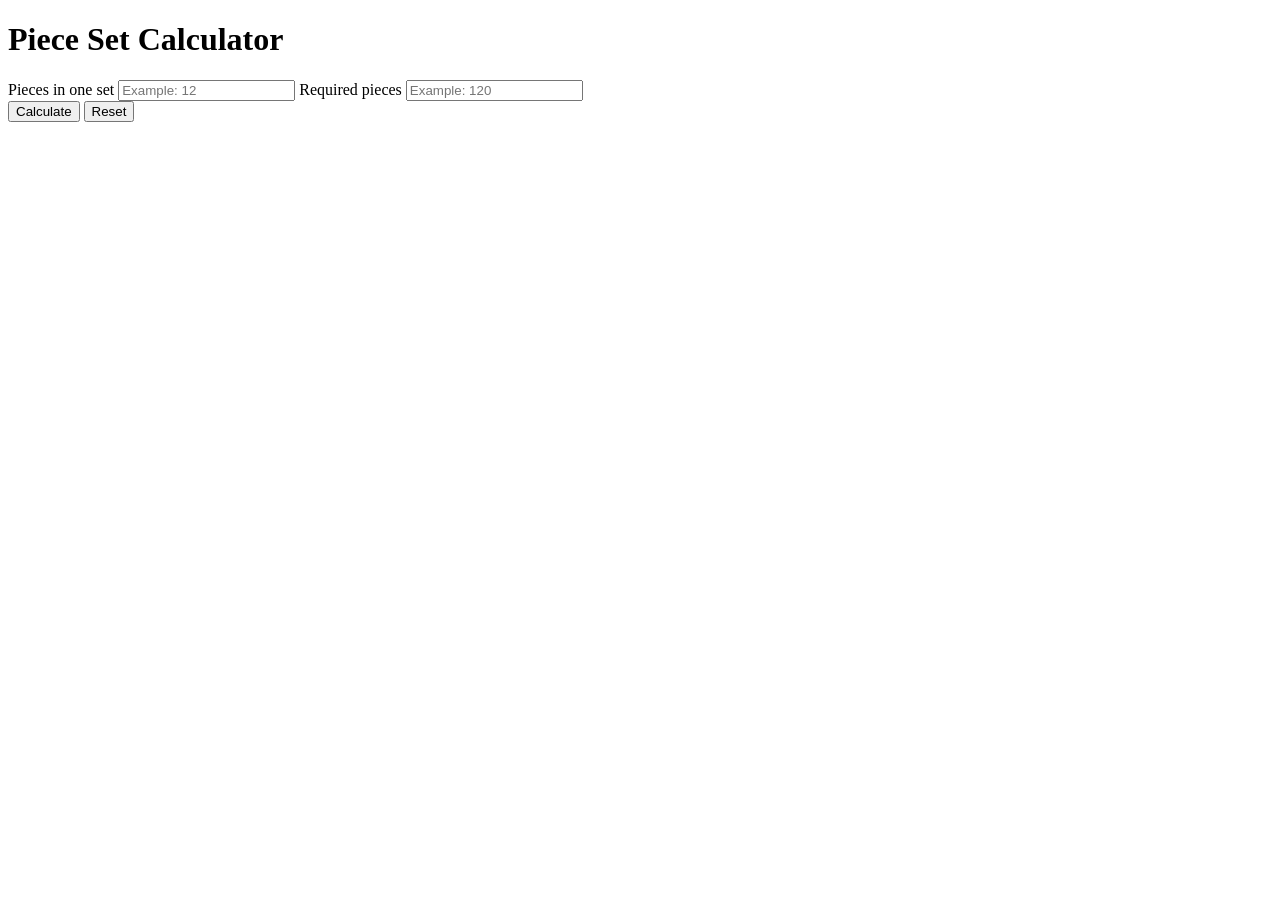
==== index.html @ f0bc9ac1 "Create index.html" ====
<!DOCTYPE html>
<html lang="en">
<head>
  <meta charset="UTF-8">
  <meta name="viewport" content="width=device-width, initial-scale=1.0, maximum-scale=5.0">
  <title>Piece Set Calculator</title>
  <link rel="stylesheet" href="style.css">
</head>
<body>

  <main class="page">

    <h1 class="title">Piece Set Calculator</h1>

    <!-- INPUT CARD -->
    <section class="card">

      <label class="field-label" for="piecesPerSet">Pieces in one set</label>
      <input
        type="number"
        id="piecesPerSet"
        class="field-input"
        placeholder="Example: 12"
        inputmode="numeric"
        min="1"
      >

      <label class="field-label" for="requiredPieces">Required pieces</label>
      <input
        type="number"
        id="requiredPieces"
        class="field-input"
        placeholder="Example: 120"
        inputmode="numeric"
        min="1"
      >

      <!-- Friendly error message, hidden unless needed -->
      <p id="errorMessage" class="error-message" hidden>Please enter valid numbers.</p>

      <div class="button-row">
        <button id="calculateBtn" class="btn btn-primary" type="button">Calculate</button>
        <button id="resetBtn" class="btn btn-secondary" type="button">Reset</button>
      </div>

    </section>

    <!-- RESULT CARD (hidden until a calculation happens) -->
    <section id="resultCard" class="result-card" hidden>

      <p class="result-label">Sets Required</p>
      <p id="resultSets" class="result-number">0 SETS</p>

      <div class="result-details">
        <p id="resultEquation" class="result-line"></p>
        <p id="resultTotalPieces" class="result-line"></p>
      </div>

    </section>

  </main>

  <script src="script.js"></script>
</body>
</html>
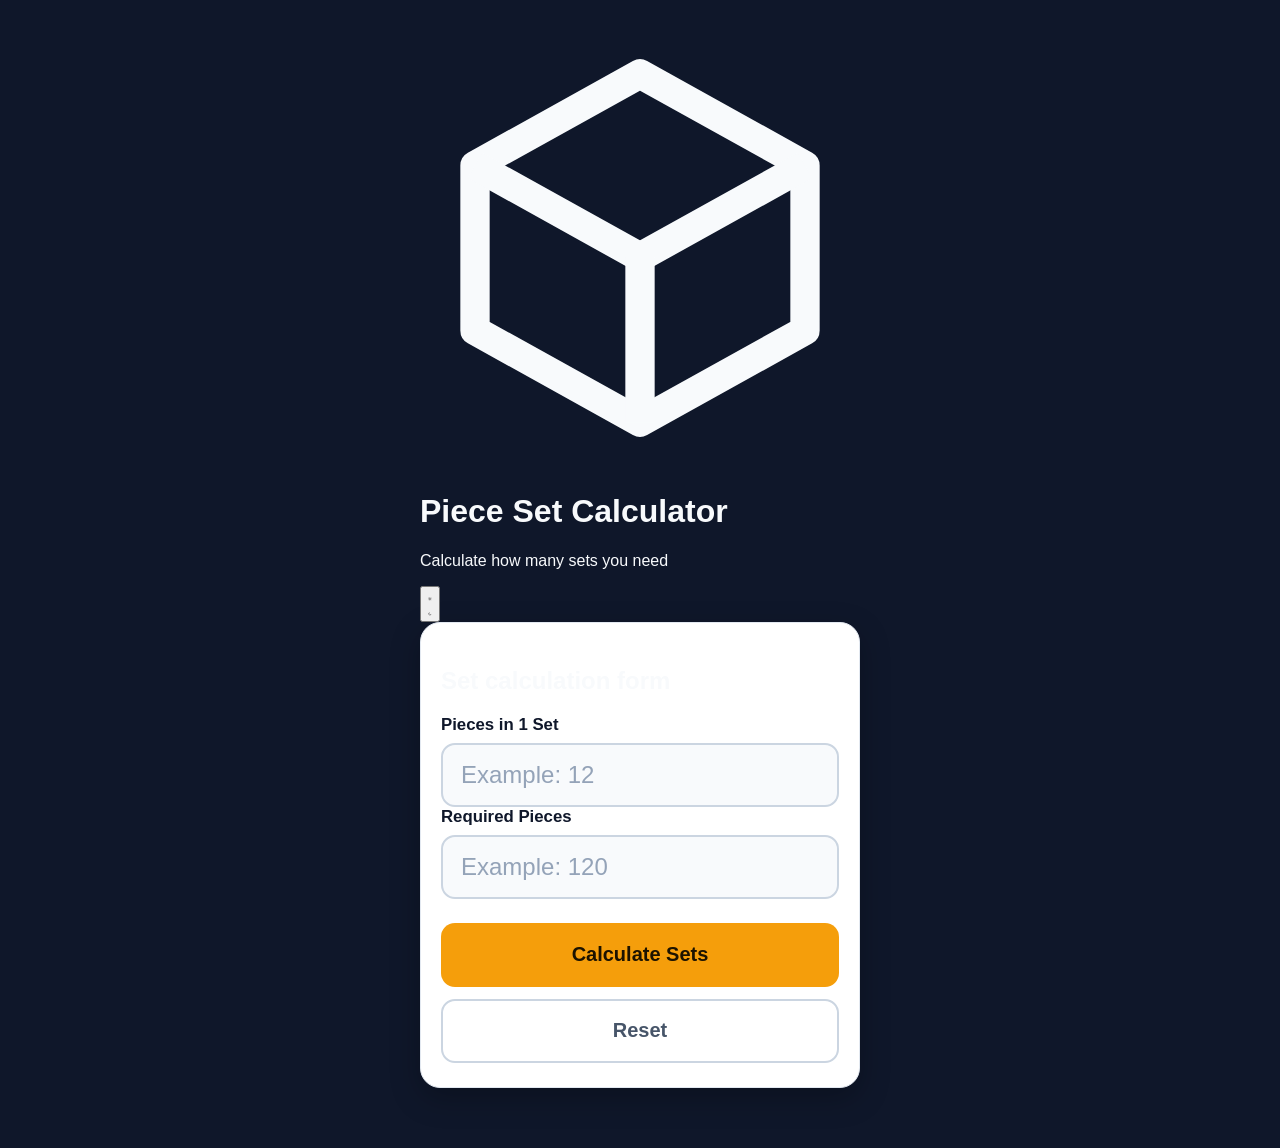
==== commit bb48b791: "Update index.html" ====
--- a/index.html
+++ b/index.html
@@ -3,6 +3,7 @@
 <head>
   <meta charset="UTF-8">
   <meta name="viewport" content="width=device-width, initial-scale=1.0, maximum-scale=5.0">
+  <meta name="color-scheme" content="light dark">
   <title>Piece Set Calculator</title>
   <link rel="stylesheet" href="style.css">
 </head>
@@ -10,53 +11,108 @@
 
   <main class="page">
 
-    <h1 class="title">Piece Set Calculator</h1>
+    <div class="calculator">
 
-    <!-- INPUT CARD -->
-    <section class="card">
+      <!-- HEADER -->
+      <header class="app-header">
+        <div class="app-header-top">
+          <div class="brand">
+            <span class="brand-icon" aria-hidden="true">
+              <!-- Simple inline SVG box/package icon -->
+              <svg viewBox="0 0 24 24" fill="none" xmlns="http://www.w3.org/2000/svg">
+                <path d="M12 2.5 L21 7.5 V16.5 L12 21.5 L3 16.5 V7.5 Z" stroke="currentColor" stroke-width="1.6" stroke-linejoin="round"/>
+                <path d="M3 7.5 L12 12.5 L21 7.5" stroke="currentColor" stroke-width="1.6" stroke-linejoin="round"/>
+                <path d="M12 12.5 V21.5" stroke="currentColor" stroke-width="1.6" stroke-linejoin="round"/>
+              </svg>
+            </span>
+            <div class="brand-text">
+              <h1 class="app-title">Piece Set Calculator</h1>
+              <p class="app-subtitle">Calculate how many sets you need</p>
+            </div>
+          </div>
 
-      <label class="field-label" for="piecesPerSet">Pieces in one set</label>
-      <input
-        type="number"
-        id="piecesPerSet"
-        class="field-input"
-        placeholder="Example: 12"
-        inputmode="numeric"
-        min="1"
-      >
+          <!-- THEME TOGGLE -->
+          <button
+            id="themeToggle"
+            class="theme-toggle"
+            type="button"
+            aria-label="Switch to dark mode"
+            aria-pressed="false"
+          >
+            <!-- Sun icon (shown in light mode) -->
+            <svg class="icon-sun" viewBox="0 0 24 24" fill="none" xmlns="http://www.w3.org/2000/svg" aria-hidden="true">
+              <circle cx="12" cy="12" r="4.2" stroke="currentColor" stroke-width="1.7"/>
+              <path d="M12 2.5V5M12 19V21.5M21.5 12H19M5 12H2.5M18.4 5.6L16.6 7.4M7.4 16.6L5.6 18.4M18.4 18.4L16.6 16.6M7.4 7.4L5.6 5.6" stroke="currentColor" stroke-width="1.7" stroke-linecap="round"/>
+            </svg>
+            <!-- Moon icon (shown in dark mode) -->
+            <svg class="icon-moon" viewBox="0 0 24 24" fill="none" xmlns="http://www.w3.org/2000/svg" aria-hidden="true">
+              <path d="M20 14.5A8.5 8.5 0 1 1 9.5 4 6.8 6.8 0 0 0 20 14.5Z" stroke="currentColor" stroke-width="1.7" stroke-linejoin="round"/>
+            </svg>
+          </button>
+        </div>
+      </header>
 
-      <label class="field-label" for="requiredPieces">Required pieces</label>
-      <input
-        type="number"
-        id="requiredPieces"
-        class="field-input"
-        placeholder="Example: 120"
-        inputmode="numeric"
-        min="1"
-      >
+      <!-- INPUT CARD -->
+      <section class="card" aria-labelledby="formHeading">
+        <h2 id="formHeading" class="visually-hidden">Set calculation form</h2>
 
-      <!-- Friendly error message, hidden unless needed -->
-      <p id="errorMessage" class="error-message" hidden>Please enter valid numbers.</p>
+        <div class="field">
+          <label class="field-label" for="piecesPerSet">Pieces in 1 Set</label>
+          <input
+            type="number"
+            id="piecesPerSet"
+            class="field-input"
+            placeholder="Example: 12"
+            inputmode="numeric"
+            pattern="[0-9]*"
+            min="1"
+            autocomplete="off"
+          >
+        </div>
 
-      <div class="button-row">
-        <button id="calculateBtn" class="btn btn-primary" type="button">Calculate</button>
-        <button id="resetBtn" class="btn btn-secondary" type="button">Reset</button>
-      </div>
+        <div class="field">
+          <label class="field-label" for="requiredPieces">Required Pieces</label>
+          <input
+            type="number"
+            id="requiredPieces"
+            class="field-input"
+            placeholder="Example: 120"
+            inputmode="numeric"
+            pattern="[0-9]*"
+            min="1"
+            autocomplete="off"
+          >
+        </div>
 
-    </section>
+        <!-- Friendly error message, hidden unless needed -->
+        <p id="errorMessage" class="error-message" role="alert" hidden>
+          <svg viewBox="0 0 24 24" fill="none" xmlns="http://www.w3.org/2000/svg" aria-hidden="true" class="error-icon">
+            <circle cx="12" cy="12" r="9.25" stroke="currentColor" stroke-width="1.6"/>
+            <path d="M12 7.5V13" stroke="currentColor" stroke-width="1.8" stroke-linecap="round"/>
+            <circle cx="12" cy="16.3" r="1" fill="currentColor"/>
+          </svg>
+          Please enter valid numbers.
+        </p>
 
-    <!-- RESULT CARD (hidden until a calculation happens) -->
-    <section id="resultCard" class="result-card" hidden>
+        <div class="button-row">
+          <button id="calculateBtn" class="btn btn-primary" type="button">Calculate Sets</button>
+          <button id="resetBtn" class="btn btn-secondary" type="button">Reset</button>
+        </div>
+      </section>
 
-      <p class="result-label">Sets Required</p>
-      <p id="resultSets" class="result-number">0 SETS</p>
+      <!-- RESULT CARD (hidden until a calculation happens) -->
+      <section id="resultCard" class="result-card" hidden aria-live="polite">
+        <p class="result-label">Sets Required</p>
+        <p id="resultSets" class="result-number">0</p>
 
-      <div class="result-details">
-        <p id="resultEquation" class="result-line"></p>
-        <p id="resultTotalPieces" class="result-line"></p>
-      </div>
+        <div class="result-details">
+          <p id="resultEquation" class="result-line"></p>
+          <p id="resultExplain" class="result-line result-explain"></p>
+          <p id="resultTotalPieces" class="result-line result-total"></p>
+        </div>
+      </section>
 
-    </section>
+    </div>
 
   </main>
 
--- a/style.css
+++ b/style.css
@@ -0,0 +1,240 @@
+/* ============================================
+   PIECE SET CALCULATOR — STYLES
+   Mobile-first, high contrast, large touch targets.
+   ============================================ */
+
+:root {
+  /* Color tokens */
+  --color-bg: #0F172A;          /* deep navy background */
+  --color-card: #FFFFFF;        /* input card background */
+  --color-card-border: #E2E8F0;
+  --color-text-main: #0F172A;   /* dark text on light card */
+  --color-text-light: #F8FAFC;  /* light text on dark background */
+  --color-accent: #F59E0B;      /* amber — the "Calculate" action color */
+  --color-accent-dark: #B45309;
+  --color-result-bg: #14532D;   /* deep green — success/result card */
+  --color-result-accent: #4ADE80;
+  --color-error: #DC2626;
+  --color-error-bg: #FEE2E2;
+
+  /* Spacing / sizing */
+  --radius-lg: 20px;
+  --radius-md: 14px;
+  --touch-target: 64px;
+}
+
+* {
+  box-sizing: border-box;
+}
+
+html, body {
+  margin: 0;
+  padding: 0;
+}
+
+body {
+  background-color: var(--color-bg);
+  font-family: -apple-system, BlinkMacSystemFont, "Segoe UI", Roboto, Helvetica, Arial, sans-serif;
+  color: var(--color-text-light);
+  min-height: 100vh;
+  -webkit-text-size-adjust: 100%;
+}
+
+.page {
+  max-width: 480px;
+  margin: 0 auto;
+  padding: 28px 20px 60px;
+  display: flex;
+  flex-direction: column;
+  align-items: stretch;
+}
+
+/* ---------- Title ---------- */
+
+.title {
+  font-size: 2rem;
+  font-weight: 800;
+  text-align: center;
+  margin: 8px 0 28px;
+  letter-spacing: -0.02em;
+  color: var(--color-text-light);
+}
+
+/* ---------- Input Card ---------- */
+
+.card {
+  background-color: var(--color-card);
+  border-radius: var(--radius-lg);
+  padding: 24px 20px;
+  border: 1px solid var(--color-card-border);
+  box-shadow: 0 10px 30px rgba(0, 0, 0, 0.25);
+}
+
+.field-label {
+  display: block;
+  font-size: 1.05rem;
+  font-weight: 700;
+  color: var(--color-text-main);
+  margin: 18px 0 8px;
+}
+
+.field-label:first-of-type {
+  margin-top: 0;
+}
+
+.field-input {
+  width: 100%;
+  min-height: var(--touch-target);
+  font-size: 1.5rem;
+  font-weight: 600;
+  padding: 12px 18px;
+  border-radius: var(--radius-md);
+  border: 2px solid #CBD5E1;
+  background-color: #F8FAFC;
+  color: var(--color-text-main);
+  outline: none;
+  transition: border-color 0.15s ease;
+  -moz-appearance: textfield;
+}
+
+.field-input::placeholder {
+  color: #94A3B8;
+  font-weight: 500;
+}
+
+.field-input:focus {
+  border-color: var(--color-accent);
+  background-color: #FFFFFF;
+}
+
+/* Remove number input spinner arrows for a cleaner look */
+.field-input::-webkit-outer-spin-button,
+.field-input::-webkit-inner-spin-button {
+  -webkit-appearance: none;
+  margin: 0;
+}
+
+/* ---------- Error message ---------- */
+
+.error-message {
+  margin: 16px 0 0;
+  padding: 14px 16px;
+  background-color: var(--color-error-bg);
+  color: var(--color-error);
+  border-radius: var(--radius-md);
+  font-size: 1.05rem;
+  font-weight: 700;
+  text-align: center;
+}
+
+/* ---------- Buttons ---------- */
+
+.button-row {
+  display: flex;
+  flex-direction: column;
+  gap: 12px;
+  margin-top: 24px;
+}
+
+.btn {
+  min-height: var(--touch-target);
+  border: none;
+  border-radius: var(--radius-md);
+  font-size: 1.25rem;
+  font-weight: 800;
+  cursor: pointer;
+  transition: transform 0.08s ease, opacity 0.15s ease;
+  -webkit-tap-highlight-color: transparent;
+}
+
+.btn:active {
+  transform: scale(0.97);
+}
+
+.btn-primary {
+  background-color: var(--color-accent);
+  color: #1C1300;
+}
+
+.btn-primary:hover {
+  background-color: var(--color-accent-dark);
+  color: #FFFFFF;
+}
+
+.btn-secondary {
+  background-color: transparent;
+  color: #475569;
+  border: 2px solid #CBD5E1;
+}
+
+.btn-secondary:hover {
+  background-color: #F1F5F9;
+}
+
+/* ---------- Result Card ---------- */
+
+.result-card {
+  margin-top: 24px;
+  background-color: var(--color-result-bg);
+  border-radius: var(--radius-lg);
+  padding: 28px 20px;
+  text-align: center;
+  box-shadow: 0 10px 30px rgba(0, 0, 0, 0.35);
+  animation: fadeIn 0.2s ease-out;
+}
+
+@keyframes fadeIn {
+  from { opacity: 0; transform: translateY(6px); }
+  to { opacity: 1; transform: translateY(0); }
+}
+
+.result-label {
+  margin: 0;
+  font-size: 1.1rem;
+  font-weight: 700;
+  letter-spacing: 0.04em;
+  text-transform: uppercase;
+  color: var(--color-result-accent);
+}
+
+.result-number {
+  margin: 10px 0 18px;
+  font-size: 3.2rem;
+  font-weight: 900;
+  line-height: 1;
+  color: var(--color-text-light);
+  word-break: break-word;
+}
+
+.result-details {
+  border-top: 1px solid rgba(255, 255, 255, 0.15);
+  padding-top: 16px;
+}
+
+.result-line {
+  margin: 6px 0;
+  font-size: 1.15rem;
+  font-weight: 600;
+  color: #DCFCE7;
+}
+
+/* ---------- Small phone tweaks ---------- */
+
+@media (max-width: 360px) {
+  .title {
+    font-size: 1.7rem;
+  }
+  .result-number {
+    font-size: 2.6rem;
+  }
+}
+
+/* Respect users who prefer reduced motion */
+@media (prefers-reduced-motion: reduce) {
+  .result-card {
+    animation: none;
+  }
+  .btn:active {
+    transform: none;
+  }
+}
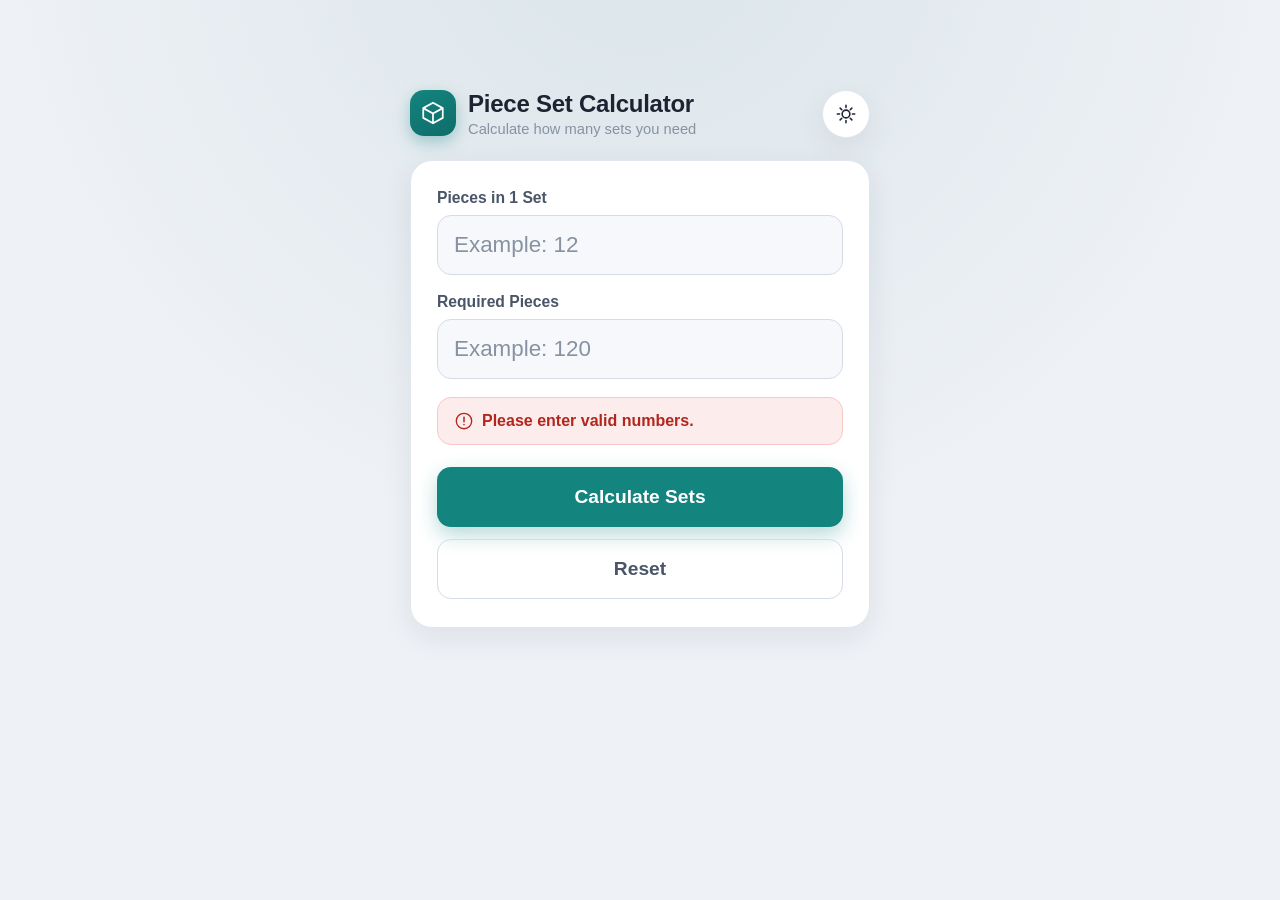
==== commit 18c3708c: "Update index.html" ====
--- a/index.html
+++ b/index.html
@@ -118,4 +118,4 @@
 
   <script src="script.js"></script>
 </body>
-</html>
+</html>
--- a/style.css
+++ b/style.css
@@ -1,27 +1,93 @@
 /* ============================================
    PIECE SET CALCULATOR — STYLES
-   Mobile-first, high contrast, large touch targets.
+   Mobile-first, responsive, light + dark theme.
    ============================================ */
 
+/* ---------- Design tokens ---------- */
+
 :root {
-  /* Color tokens */
-  --color-bg: #0F172A;          /* deep navy background */
-  --color-card: #FFFFFF;        /* input card background */
-  --color-card-border: #E2E8F0;
-  --color-text-main: #0F172A;   /* dark text on light card */
-  --color-text-light: #F8FAFC;  /* light text on dark background */
-  --color-accent: #F59E0B;      /* amber — the "Calculate" action color */
-  --color-accent-dark: #B45309;
-  --color-result-bg: #14532D;   /* deep green — success/result card */
-  --color-result-accent: #4ADE80;
-  --color-error: #DC2626;
-  --color-error-bg: #FEE2E2;
-
-  /* Spacing / sizing */
-  --radius-lg: 20px;
+  color-scheme: light;
+
+  /* Light theme palette */
+  --bg: #EEF1F6;
+  --bg-accent-glow: rgba(45, 122, 122, 0.10);
+  --card-bg: #FFFFFF;
+  --card-border: #E1E6EF;
+  --text-strong: #1B2430;
+  --text-body: #4A5568;
+  --text-muted: #8792A2;
+
+  --input-bg: #F6F8FB;
+  --input-border: #D6DCE6;
+  --input-text: #1B2430;
+  --input-focus-ring: rgba(20, 132, 129, 0.22);
+
+  --accent: #14847F;         /* teal — primary action color */
+  --accent-hover: #0F6D69;
+  --accent-contrast: #FFFFFF;
+
+  --secondary-border: #D6DCE6;
+  --secondary-text: #4A5568;
+  --secondary-hover-bg: #EEF1F6;
+
+  --result-bg: #16564F;
+  --result-bg-2: #0F3D38;
+  --result-text: #FFFFFF;
+  --result-accent: #6FE3C4;
+  --result-line: #D3F3E8;
+
+  --error-bg: #FDECEC;
+  --error-text: #B3261E;
+  --error-border: #F6C9C6;
+
+  --shadow-card: 0 10px 30px rgba(27, 36, 48, 0.08);
+  --shadow-result: 0 14px 36px rgba(15, 61, 56, 0.28);
+
+  --radius-lg: 22px;
   --radius-md: 14px;
-  --touch-target: 64px;
-}
+  --touch-target: 60px;
+}
+
+/* Dark theme palette, applied via [data-theme="dark"] on <html> */
+[data-theme="dark"] {
+  color-scheme: dark;
+
+  --bg: #10151D;
+  --bg-accent-glow: rgba(111, 227, 196, 0.06);
+  --card-bg: #1A2029;
+  --card-border: #2A3140;
+  --text-strong: #F3F5F8;
+  --text-body: #C4CCD8;
+  --text-muted: #8792A2;
+
+  --input-bg: #10151D;
+  --input-border: #313A4A;
+  --input-text: #F3F5F8;
+  --input-focus-ring: rgba(111, 227, 196, 0.22);
+
+  --accent: #3FBBAF;
+  --accent-hover: #55CFC2;
+  --accent-contrast: #06201D;
+
+  --secondary-border: #313A4A;
+  --secondary-text: #C4CCD8;
+  --secondary-hover-bg: #212836;
+
+  --result-bg: #123832;
+  --result-bg-2: #0A211D;
+  --result-text: #F3FBF8;
+  --result-accent: #6FE3C4;
+  --result-line: #BFE9DC;
+
+  --error-bg: #2C1618;
+  --error-text: #F3A6A1;
+  --error-border: #4A2226;
+
+  --shadow-card: 0 10px 30px rgba(0, 0, 0, 0.45);
+  --shadow-result: 0 14px 36px rgba(0, 0, 0, 0.5);
+}
+
+/* ---------- Reset ---------- */
 
 * {
   box-sizing: border-box;
@@ -33,78 +99,199 @@
 }
 
 body {
-  background-color: var(--color-bg);
+  background:
+    radial-gradient(circle at 50% -10%, var(--bg-accent-glow), transparent 55%),
+    var(--bg);
+  background-attachment: fixed;
   font-family: -apple-system, BlinkMacSystemFont, "Segoe UI", Roboto, Helvetica, Arial, sans-serif;
-  color: var(--color-text-light);
+  color: var(--text-strong);
   min-height: 100vh;
+  min-height: 100dvh;
   -webkit-text-size-adjust: 100%;
-}
+  transition: background-color 0.25s ease, color 0.25s ease;
+  overflow-x: hidden;
+}
+
+/* Screen-reader only helper text */
+.visually-hidden {
+  position: absolute;
+  width: 1px;
+  height: 1px;
+  padding: 0;
+  margin: -1px;
+  overflow: hidden;
+  clip: rect(0, 0, 0, 0);
+  white-space: nowrap;
+  border: 0;
+}
+
+/* ---------- Page / layout ---------- */
 
 .page {
-  max-width: 480px;
-  margin: 0 auto;
-  padding: 28px 20px 60px;
+  width: 100%;
+  min-height: 100vh;
+  min-height: 100dvh;
+  display: flex;
+  justify-content: center;
+  align-items: flex-start;
+  padding: 28px 16px 48px;
+}
+
+.calculator {
+  width: 100%;
+  max-width: 440px;
   display: flex;
   flex-direction: column;
-  align-items: stretch;
-}
-
-/* ---------- Title ---------- */
-
-.title {
-  font-size: 2rem;
+  gap: 18px;
+}
+
+/* ---------- Header ---------- */
+
+.app-header-top {
+  display: flex;
+  align-items: flex-start;
+  justify-content: space-between;
+  gap: 12px;
+}
+
+.brand {
+  display: flex;
+  align-items: center;
+  gap: 12px;
+  min-width: 0;
+}
+
+.brand-icon {
+  flex: 0 0 auto;
+  display: flex;
+  align-items: center;
+  justify-content: center;
+  width: 46px;
+  height: 46px;
+  border-radius: 14px;
+  background: linear-gradient(155deg, var(--accent), var(--accent-hover));
+  color: #FFFFFF;
+  box-shadow: 0 6px 16px rgba(20, 132, 129, 0.35);
+}
+
+.brand-icon svg {
+  width: 26px;
+  height: 26px;
+}
+
+.brand-text {
+  min-width: 0;
+}
+
+.app-title {
+  margin: 0;
+  font-size: 1.35rem;
   font-weight: 800;
-  text-align: center;
-  margin: 8px 0 28px;
-  letter-spacing: -0.02em;
-  color: var(--color-text-light);
-}
-
-/* ---------- Input Card ---------- */
+  letter-spacing: -0.01em;
+  color: var(--text-strong);
+  line-height: 1.2;
+}
+
+.app-subtitle {
+  margin: 2px 0 0;
+  font-size: 0.92rem;
+  font-weight: 500;
+  color: var(--text-muted);
+}
+
+/* ---------- Theme toggle ---------- */
+
+.theme-toggle {
+  flex: 0 0 auto;
+  width: 48px;
+  height: 48px;
+  border-radius: 50%;
+  border: 1px solid var(--card-border);
+  background-color: var(--card-bg);
+  color: var(--text-strong);
+  display: flex;
+  align-items: center;
+  justify-content: center;
+  cursor: pointer;
+  box-shadow: var(--shadow-card);
+  transition: transform 0.15s ease, background-color 0.25s ease, border-color 0.25s ease;
+  -webkit-tap-highlight-color: transparent;
+}
+
+.theme-toggle:active {
+  transform: scale(0.92);
+}
+
+.theme-toggle svg {
+  width: 22px;
+  height: 22px;
+}
+
+.theme-toggle .icon-moon {
+  display: none;
+}
+
+[data-theme="dark"] .theme-toggle .icon-sun {
+  display: none;
+}
+
+[data-theme="dark"] .theme-toggle .icon-moon {
+  display: block;
+}
+
+/* ---------- Card (shared) ---------- */
 
 .card {
-  background-color: var(--color-card);
+  background-color: var(--card-bg);
+  border: 1px solid var(--card-border);
   border-radius: var(--radius-lg);
-  padding: 24px 20px;
-  border: 1px solid var(--color-card-border);
-  box-shadow: 0 10px 30px rgba(0, 0, 0, 0.25);
+  padding: 22px 20px 24px;
+  box-shadow: var(--shadow-card);
+  transition: background-color 0.25s ease, border-color 0.25s ease;
+}
+
+/* ---------- Fields ---------- */
+
+.field {
+  margin-bottom: 18px;
+}
+
+.field:last-of-type {
+  margin-bottom: 0;
 }
 
 .field-label {
   display: block;
-  font-size: 1.05rem;
+  font-size: 0.98rem;
   font-weight: 700;
-  color: var(--color-text-main);
-  margin: 18px 0 8px;
-}
-
-.field-label:first-of-type {
-  margin-top: 0;
+  color: var(--text-body);
+  margin: 0 0 8px;
 }
 
 .field-input {
   width: 100%;
   min-height: var(--touch-target);
-  font-size: 1.5rem;
+  font-size: 1.4rem;
   font-weight: 600;
-  padding: 12px 18px;
+  padding: 10px 16px;
   border-radius: var(--radius-md);
-  border: 2px solid #CBD5E1;
-  background-color: #F8FAFC;
-  color: var(--color-text-main);
+  border: 1.8px solid var(--input-border);
+  background-color: var(--input-bg);
+  color: var(--input-text);
   outline: none;
-  transition: border-color 0.15s ease;
+  transition: border-color 0.15s ease, box-shadow 0.15s ease, background-color 0.25s ease;
   -moz-appearance: textfield;
 }
 
 .field-input::placeholder {
-  color: #94A3B8;
+  color: var(--text-muted);
   font-weight: 500;
 }
 
+.field-input:focus-visible,
 .field-input:focus {
-  border-color: var(--color-accent);
-  background-color: #FFFFFF;
+  border-color: var(--accent);
+  box-shadow: 0 0 0 4px var(--input-focus-ring);
 }
 
 /* Remove number input spinner arrows for a cleaner look */
@@ -117,14 +304,23 @@
 /* ---------- Error message ---------- */
 
 .error-message {
-  margin: 16px 0 0;
-  padding: 14px 16px;
-  background-color: var(--color-error-bg);
-  color: var(--color-error);
+  display: flex;
+  align-items: center;
+  gap: 8px;
+  margin: 4px 0 0;
+  padding: 13px 16px;
+  background-color: var(--error-bg);
+  color: var(--error-text);
+  border: 1px solid var(--error-border);
   border-radius: var(--radius-md);
-  font-size: 1.05rem;
+  font-size: 1rem;
   font-weight: 700;
-  text-align: center;
+}
+
+.error-icon {
+  flex: 0 0 auto;
+  width: 20px;
+  height: 20px;
 }
 
 /* ---------- Buttons ---------- */
@@ -133,17 +329,19 @@
   display: flex;
   flex-direction: column;
   gap: 12px;
-  margin-top: 24px;
+  margin-top: 22px;
 }
 
 .btn {
   min-height: var(--touch-target);
+  width: 100%;
   border: none;
   border-radius: var(--radius-md);
-  font-size: 1.25rem;
+  font-size: 1.2rem;
   font-weight: 800;
   cursor: pointer;
-  transition: transform 0.08s ease, opacity 0.15s ease;
+  font-family: inherit;
+  transition: transform 0.08s ease, background-color 0.15s ease, opacity 0.15s ease, border-color 0.15s ease;
   -webkit-tap-highlight-color: transparent;
 }
 
@@ -151,81 +349,138 @@
   transform: scale(0.97);
 }
 
+.btn:focus-visible {
+  outline: 3px solid var(--accent);
+  outline-offset: 2px;
+}
+
 .btn-primary {
-  background-color: var(--color-accent);
-  color: #1C1300;
+  background-color: var(--accent);
+  color: var(--accent-contrast);
+  box-shadow: 0 8px 20px rgba(20, 132, 129, 0.3);
 }
 
 .btn-primary:hover {
-  background-color: var(--color-accent-dark);
-  color: #FFFFFF;
+  background-color: var(--accent-hover);
 }
 
 .btn-secondary {
   background-color: transparent;
-  color: #475569;
-  border: 2px solid #CBD5E1;
+  color: var(--secondary-text);
+  border: 1.8px solid var(--secondary-border);
 }
 
 .btn-secondary:hover {
-  background-color: #F1F5F9;
+  background-color: var(--secondary-hover-bg);
 }
 
 /* ---------- Result Card ---------- */
 
 .result-card {
-  margin-top: 24px;
-  background-color: var(--color-result-bg);
+  background: linear-gradient(165deg, var(--result-bg), var(--result-bg-2));
   border-radius: var(--radius-lg);
-  padding: 28px 20px;
+  padding: 28px 22px;
   text-align: center;
-  box-shadow: 0 10px 30px rgba(0, 0, 0, 0.35);
-  animation: fadeIn 0.2s ease-out;
-}
-
-@keyframes fadeIn {
-  from { opacity: 0; transform: translateY(6px); }
-  to { opacity: 1; transform: translateY(0); }
+  box-shadow: var(--shadow-result);
+  animation: resultIn 0.28s cubic-bezier(0.22, 1, 0.36, 1);
+}
+
+@keyframes resultIn {
+  from { opacity: 0; transform: translateY(10px) scale(0.98); }
+  to { opacity: 1; transform: translateY(0) scale(1); }
 }
 
 .result-label {
   margin: 0;
-  font-size: 1.1rem;
-  font-weight: 700;
-  letter-spacing: 0.04em;
+  font-size: 0.95rem;
+  font-weight: 800;
+  letter-spacing: 0.08em;
   text-transform: uppercase;
-  color: var(--color-result-accent);
+  color: var(--result-accent);
 }
 
 .result-number {
-  margin: 10px 0 18px;
-  font-size: 3.2rem;
+  margin: 8px 0 16px;
+  font-size: 3.6rem;
   font-weight: 900;
   line-height: 1;
-  color: var(--color-text-light);
+  color: var(--result-text);
   word-break: break-word;
 }
 
 .result-details {
   border-top: 1px solid rgba(255, 255, 255, 0.15);
   padding-top: 16px;
+  display: flex;
+  flex-direction: column;
+  gap: 6px;
 }
 
 .result-line {
-  margin: 6px 0;
+  margin: 0;
+  font-size: 1.08rem;
+  font-weight: 600;
+  color: var(--result-line);
+}
+
+.result-explain {
+  font-weight: 500;
+  font-size: 1rem;
+  opacity: 0.92;
+}
+
+.result-total {
+  font-weight: 800;
   font-size: 1.15rem;
-  font-weight: 600;
-  color: #DCFCE7;
-}
-
-/* ---------- Small phone tweaks ---------- */
-
-@media (max-width: 360px) {
-  .title {
-    font-size: 1.7rem;
+  color: var(--result-text);
+}
+
+/* ---------- Small phone tweaks (320px–359px) ---------- */
+
+@media (max-width: 359px) {
+  .app-title {
+    font-size: 1.18rem;
+  }
+  .app-subtitle {
+    font-size: 0.85rem;
   }
   .result-number {
-    font-size: 2.6rem;
+    font-size: 2.9rem;
+  }
+  .field-input {
+    font-size: 1.25rem;
+  }
+  .card {
+    padding: 18px 16px 20px;
+  }
+}
+
+/* ---------- Tablet and up (600px+) ---------- */
+
+@media (min-width: 600px) {
+  .page {
+    padding-top: 64px;
+  }
+  .calculator {
+    max-width: 460px;
+    gap: 22px;
+  }
+  .app-title {
+    font-size: 1.5rem;
+  }
+  .card {
+    padding: 28px 26px 28px;
+  }
+  .result-number {
+    font-size: 4rem;
+  }
+}
+
+/* ---------- Desktop (1024px+) ---------- */
+
+@media (min-width: 1024px) {
+  .page {
+    padding-top: 90px;
   }
 }
 
@@ -234,7 +489,11 @@
   .result-card {
     animation: none;
   }
-  .btn:active {
+  .btn:active,
+  .theme-toggle:active {
     transform: none;
   }
-}
+  * {
+    transition-duration: 0.01ms !important;
+  }
+}
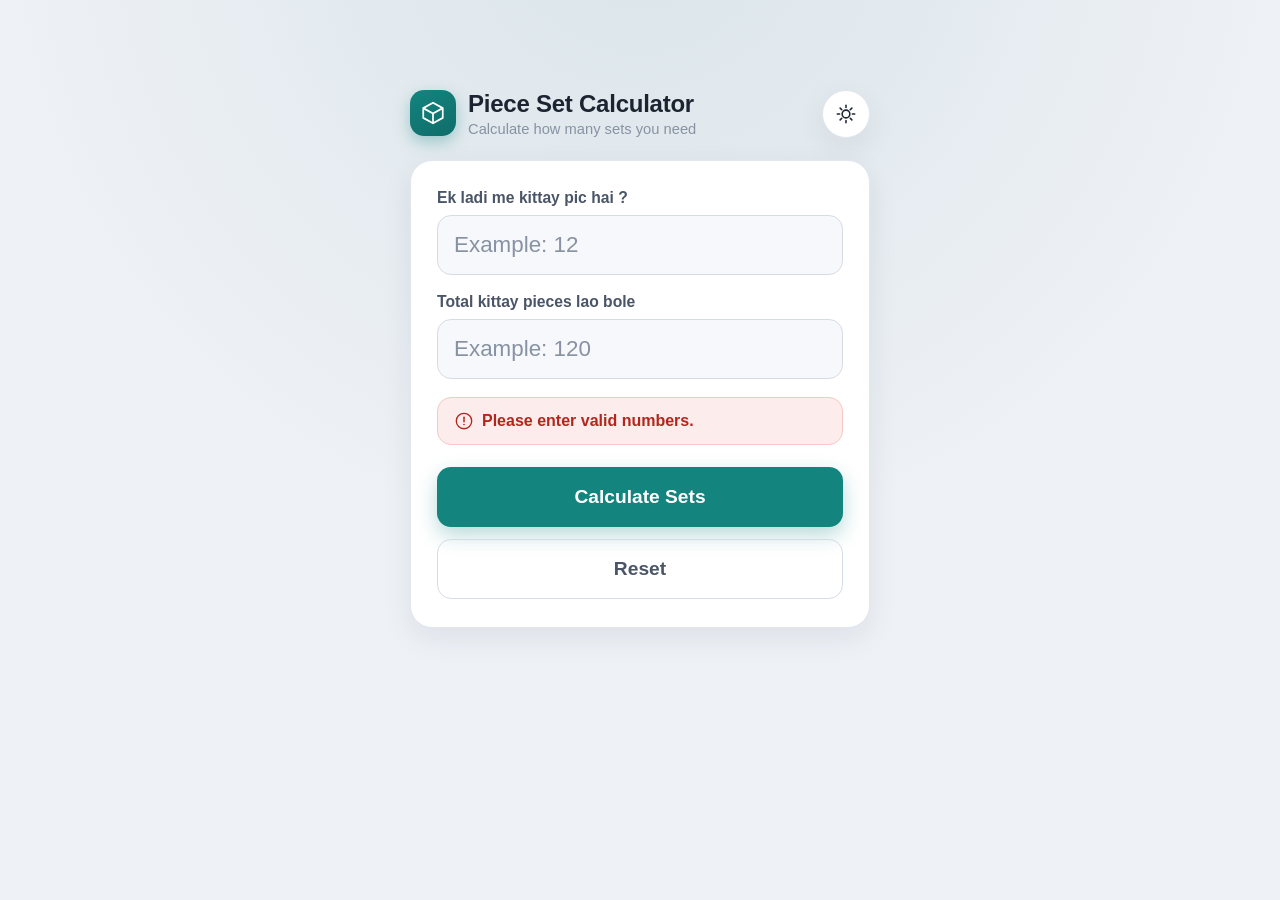
==== commit b36c1553: "Update index.html" ====
--- a/index.html
+++ b/index.html
@@ -57,7 +57,7 @@
         <h2 id="formHeading" class="visually-hidden">Set calculation form</h2>
 
         <div class="field">
-          <label class="field-label" for="piecesPerSet">Pieces in 1 Set</label>
+          <label class="field-label" for="piecesPerSet">Ek ladi me kittay pic hai ?</label>
           <input
             type="number"
             id="piecesPerSet"
@@ -71,7 +71,7 @@
         </div>
 
         <div class="field">
-          <label class="field-label" for="requiredPieces">Required Pieces</label>
+          <label class="field-label" for="requiredPieces">Total kittay pieces lao bole </label>
           <input
             type="number"
             id="requiredPieces"
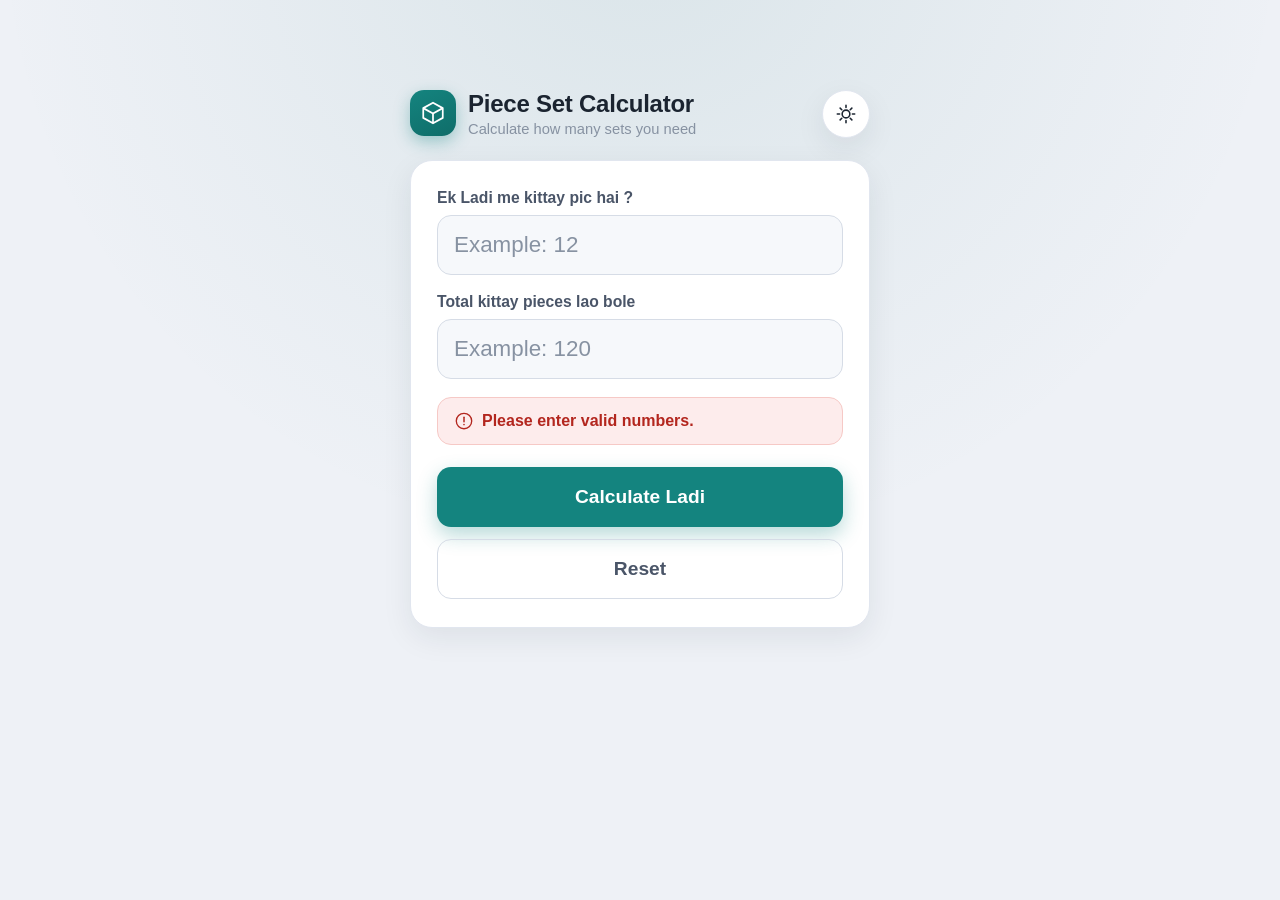
==== commit cd6c09ca: "Update index.html" ====
--- a/index.html
+++ b/index.html
@@ -57,7 +57,7 @@
         <h2 id="formHeading" class="visually-hidden">Set calculation form</h2>
 
         <div class="field">
-          <label class="field-label" for="piecesPerSet">Ek ladi me kittay pic hai ?</label>
+          <label class="field-label" for="piecesPerSet">Ek Ladi me kittay pic hai ?</label>
           <input
             type="number"
             id="piecesPerSet"
@@ -71,7 +71,7 @@
         </div>
 
         <div class="field">
-          <label class="field-label" for="requiredPieces">Total kittay pieces lao bole </label>
+          <label class="field-label" for="requiredPieces">Total kittay pieces lao bole</label>
           <input
             type="number"
             id="requiredPieces"
@@ -95,7 +95,7 @@
         </p>
 
         <div class="button-row">
-          <button id="calculateBtn" class="btn btn-primary" type="button">Calculate Sets</button>
+          <button id="calculateBtn" class="btn btn-primary" type="button">Calculate Ladi</button>
           <button id="resetBtn" class="btn btn-secondary" type="button">Reset</button>
         </div>
       </section>
